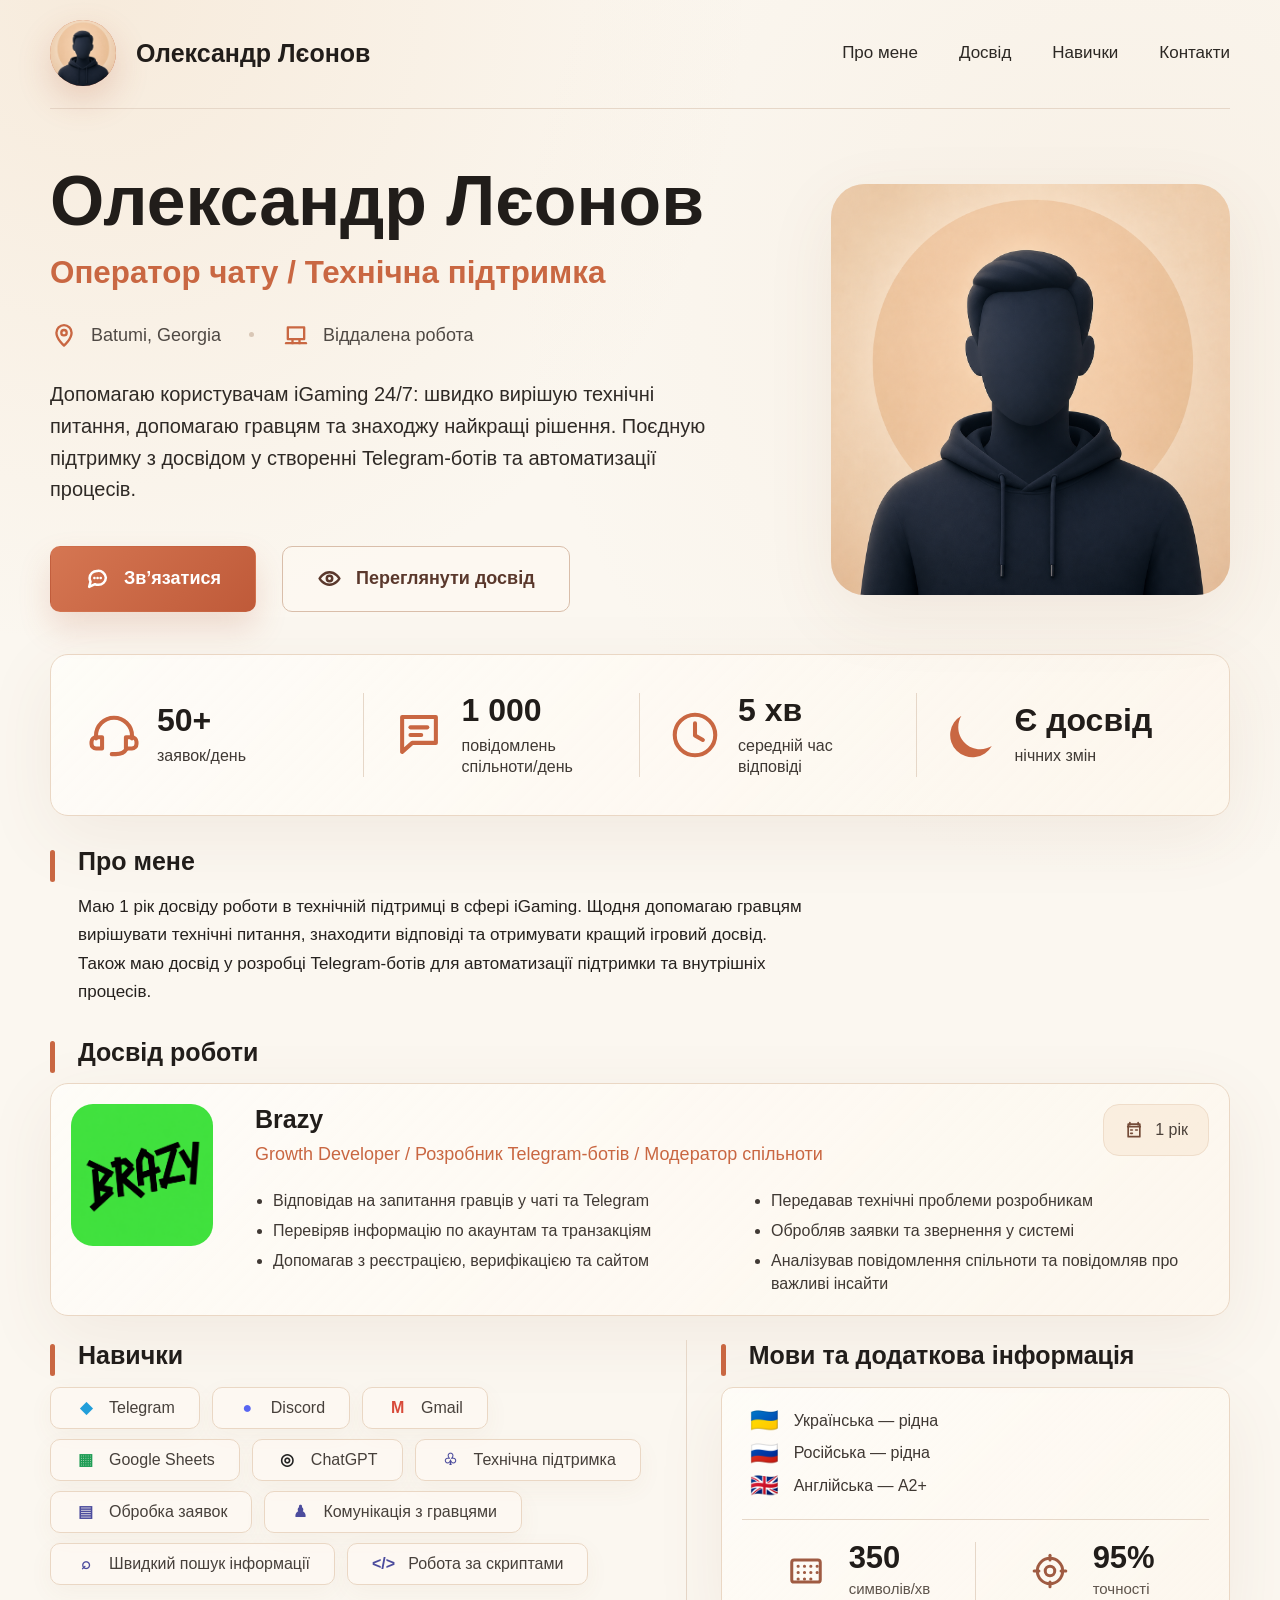
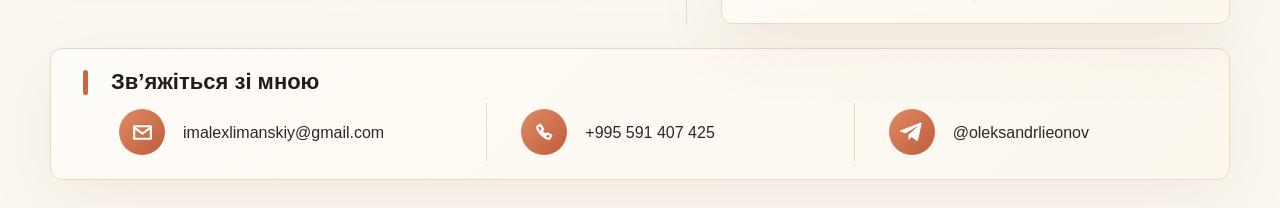
==== index.html @ 04a3d412 "Initial resume landing page" ====
<!doctype html>
<html lang="uk">
  <head>
    <meta charset="utf-8">
    <meta name="viewport" content="width=device-width, initial-scale=1">
    <title>Олександр Лєонов</title>
    <link rel="stylesheet" href="styles.css">
  </head>
  <body>
    <header class="site-header">
      <div class="container header-inner">
        <a class="brand" href="#top" aria-label="Олександр Лєонов">
          <span class="brand-mark">
            <img src="assets/avatar-placeholder.png" alt="" aria-hidden="true">
          </span>
          <span class="brand-name">Олександр Лєонов</span>
        </a>
        <nav class="nav" aria-label="Основна навігація">
          <a href="#about">Про мене</a>
          <a href="#experience">Досвід</a>
          <a href="#skills">Навички</a>
          <a href="#contacts">Контакти</a>
        </nav>
      </div>
    </header>

    <main id="top" class="page">
      <section class="container hero" aria-labelledby="hero-title">
        <div class="hero-copy">
          <h1 id="hero-title">Олександр Лєонов</h1>
          <p class="role">Оператор чату / Технічна підтримка</p>

          <div class="meta-row" aria-label="Місце та формат роботи">
            <span class="meta-item">
              <svg aria-hidden="true" viewBox="0 0 24 24">
                <path d="M12 21s6.5-5.6 6.5-11A6.5 6.5 0 0 0 5.5 10c0 5.4 6.5 11 6.5 11Z"></path>
                <circle cx="12" cy="10" r="2.3"></circle>
              </svg>
              Batumi, Georgia
            </span>
            <span class="dot" aria-hidden="true"></span>
            <span class="meta-item">
              <svg aria-hidden="true" viewBox="0 0 24 24">
                <path d="M5 5.5h14v10H5z"></path>
                <path d="M3.5 19h17"></path>
                <path d="M9 15.5v3.5"></path>
                <path d="M15 15.5v3.5"></path>
              </svg>
              Віддалена робота
            </span>
          </div>

          <p class="lead">
            Допомагаю користувачам iGaming 24/7: швидко вирішую технічні питання,
            допомагаю гравцям та знаходжу найкращі рішення. Поєдную підтримку
            з досвідом у створенні Telegram-ботів та автоматизації процесів.
          </p>

          <div class="hero-actions">
            <a class="button button-primary" href="#contacts">
              <svg aria-hidden="true" viewBox="0 0 24 24">
                <path d="M20 11.2a7.1 7.1 0 0 1-7.4 6.9 8.6 8.6 0 0 1-3-.6L4 20l1.3-5a6.6 6.6 0 0 1-.9-3.4 7.1 7.1 0 0 1 7.4-6.9A7.1 7.1 0 0 1 20 11.2Z"></path>
                <path d="M9 11.5h.1"></path>
                <path d="M12 11.5h.1"></path>
                <path d="M15 11.5h.1"></path>
              </svg>
              Зв’язатися
            </a>
            <a class="button button-secondary" href="#experience">
              <svg aria-hidden="true" viewBox="0 0 24 24">
                <path d="M2.5 12s3.4-6 9.5-6 9.5 6 9.5 6-3.4 6-9.5 6-9.5-6-9.5-6Z"></path>
                <circle cx="12" cy="12" r="2.6"></circle>
              </svg>
              Переглянути досвід
            </a>
          </div>
        </div>

        <div class="portrait-card" aria-label="Портрет Олександра Лєонова">
          <img src="assets/avatar-placeholder.png" alt="Олександр Лєонов">
        </div>
      </section>

      <section class="container stats" aria-label="Ключові показники">
        <div class="stat">
          <svg aria-hidden="true" viewBox="0 0 24 24">
            <path d="M4 13.5v-1.2a8 8 0 0 1 16 0v1.2"></path>
            <path d="M4 13h2.7v5H4a2 2 0 0 1-2-2v-1a2 2 0 0 1 2-2Z"></path>
            <path d="M17.3 13H20a2 2 0 0 1 2 2v1a2 2 0 0 1-2 2h-2.7v-5Z"></path>
            <path d="M17.5 18.2c-.8 1.5-2.4 2.3-4.7 2.3H11"></path>
          </svg>
          <div>
            <strong>50+</strong>
            <span>заявок/день</span>
          </div>
        </div>
        <div class="stat">
          <svg aria-hidden="true" viewBox="0 0 24 24">
            <path d="M4.5 4h15v11.5H9l-4.5 4V4Z"></path>
            <path d="M8.2 8.6h7.5"></path>
            <path d="M8.2 12h4.8"></path>
          </svg>
          <div>
            <strong>1 000</strong>
            <span>повідомлень спільноти/день</span>
          </div>
        </div>
        <div class="stat">
          <svg aria-hidden="true" viewBox="0 0 24 24">
            <circle cx="12" cy="12" r="9"></circle>
            <path d="M12 6.8v5.4l3.5 2"></path>
          </svg>
          <div>
            <strong>5 хв</strong>
            <span>середній час<br>відповіді</span>
          </div>
        </div>
        <div class="stat">
          <svg class="moon-svg" aria-hidden="true" viewBox="0 0 24 24">
            <path d="M20.8 16.9c-1.5.9-3.2 1.4-5.1 1.4-5.4 0-9.8-4.4-9.8-9.8 0-1.9.5-3.6 1.4-5.1A9.9 9.9 0 1 0 20.8 16.9Z"></path>
          </svg>
          <div>
            <strong>Є досвід</strong>
            <span>нічних змін</span>
          </div>
        </div>
      </section>

      <section id="about" class="container content-section">
        <h2>Про мене</h2>
        <p>
          Маю 1 рік досвіду роботи в технічній підтримці в сфері iGaming.
          Щодня допомагаю гравцям вирішувати технічні питання, знаходити відповіді
          та отримувати кращий ігровий досвід. Також маю досвід у розробці
          Telegram-ботів для автоматизації підтримки та внутрішніх процесів.
        </p>
      </section>

      <section id="experience" class="container content-section">
        <h2>Досвід роботи</h2>
        <article class="experience-card">
          <img class="company-logo" src="assets/logo-hq.png" alt="Brazy">
          <div class="experience-body">
            <div class="experience-head">
              <div>
                <h3>Brazy</h3>
                <p>Growth Developer / Розробник Telegram-ботів / Модератор спільноти</p>
              </div>
              <span class="period">
                <svg aria-hidden="true" viewBox="0 0 24 24">
                  <path d="M7 3v3"></path>
                  <path d="M17 3v3"></path>
                  <path d="M4.5 8h15"></path>
                  <path d="M5 5h14v15H5z"></path>
                  <path d="M8 12h2"></path>
                  <path d="M14 12h2"></path>
                  <path d="M8 16h2"></path>
                </svg>
                1 рік
              </span>
            </div>
            <div class="experience-list">
              <ul>
                <li>Відповідав на запитання гравців у чаті та Telegram</li>
                <li>Перевіряв інформацію по акаунтам та транзакціям</li>
                <li>Допомагав з реєстрацією, верифікацією та сайтом</li>
              </ul>
              <ul>
                <li>Передавав технічні проблеми розробникам</li>
                <li>Обробляв заявки та звернення у системі</li>
                <li>Аналізував повідомлення спільноти та повідомляв про важливі інсайти</li>
              </ul>
            </div>
          </div>
        </article>
      </section>

      <section id="skills" class="container split-section">
        <div class="content-section skills-block">
          <h2>Навички</h2>
          <div class="skill-grid">
            <span class="skill"><span class="skill-icon telegram">◆</span>Telegram</span>
            <span class="skill"><span class="skill-icon discord">●</span>Discord</span>
            <span class="skill"><span class="skill-icon gmail">M</span>Gmail</span>
            <span class="skill"><span class="skill-icon sheets">▦</span>Google Sheets</span>
            <span class="skill"><span class="skill-icon chatgpt">◎</span>ChatGPT</span>
            <span class="skill"><span class="skill-icon support">♧</span>Технічна підтримка</span>
            <span class="skill"><span class="skill-icon docs">▤</span>Обробка заявок</span>
            <span class="skill"><span class="skill-icon users">♟</span>Комунікація з гравцями</span>
            <span class="skill"><span class="skill-icon search">⌕</span>Швидкий пошук інформації</span>
            <span class="skill"><span class="skill-icon code">&lt;/&gt;</span>Робота за скриптами</span>
          </div>
        </div>

        <div class="content-section languages-block">
          <h2>Мови та додаткова інформація</h2>
          <div class="language-card">
            <div class="languages">
              <p><span>🇺🇦</span> Українська — рідна</p>
              <p><span>🇷🇺</span> Російська — рідна</p>
              <p><span>🇬🇧</span> Англійська — A2+</p>
            </div>
            <div class="extra-stats">
              <div>
                <svg aria-hidden="true" viewBox="0 0 24 24">
                  <rect x="3" y="5" width="18" height="14" rx="1.5"></rect>
                  <path d="M7 9h.1M11 9h.1M15 9h.1M19 9h.1M7 13h.1M11 13h.1M15 13h.1M19 13h.1M7 17h.1M11 17h.1M15 17h.1"></path>
                </svg>
                <p><strong>350</strong><span>символів/хв</span></p>
              </div>
              <div>
                <svg aria-hidden="true" viewBox="0 0 24 24">
                  <circle cx="12" cy="12" r="8"></circle>
                  <circle cx="12" cy="12" r="3"></circle>
                  <path d="M12 2v3"></path>
                  <path d="M12 19v3"></path>
                  <path d="M2 12h3"></path>
                  <path d="M19 12h3"></path>
                </svg>
                <p><strong>95%</strong><span>точності</span></p>
              </div>
            </div>
          </div>
        </div>
      </section>

      <section id="contacts" class="container contact-card" aria-labelledby="contact-title">
        <h2 id="contact-title">Зв’яжіться зі мною</h2>
        <div class="contact-items">
          <a href="https://mail.google.com/mail/?view=cm&fs=1&to=imalexlimanskiy@gmail.com" target="_blank" rel="noopener">
            <span class="contact-icon">
              <svg aria-hidden="true" viewBox="0 0 24 24">
                <path d="M4 6h16v12H4z"></path>
                <path d="m4 7 8 6 8-6"></path>
              </svg>
            </span>
            imalexlimanskiy@gmail.com
          </a>
          <a href="tel:+995591407425">
            <span class="contact-icon">
              <svg aria-hidden="true" viewBox="0 0 24 24">
                <path d="M8.2 4.5 6 5.7c-.9.5-1.2 1.6-.8 2.5 2 4.5 5.1 7.6 9.6 9.6.9.4 2 .1 2.5-.8l1.2-2.2-3.6-2-1.6 1.6c-1.8-.9-3.1-2.2-4.1-4.1l1.6-1.6-2.6-3.8Z"></path>
              </svg>
            </span>
            +995 591 407 425
          </a>
          <a href="https://t.me/oleksandrlieonov" target="_blank" rel="noopener">
            <span class="contact-icon contact-icon-telegram">
              <svg aria-hidden="true" viewBox="0 0 24 24">
                <path d="M21.6 4.1 18.4 19c-.2 1-.8 1.2-1.6.8l-4.7-3.5-2.3 2.2c-.3.3-.5.5-1 .5l.4-4.9 8.9-8c.4-.3-.1-.5-.6-.2L6.4 12.8l-4.7-1.5c-1-.3-1-1 .2-1.5L20.3 2.7c.9-.3 1.6.2 1.3 1.4Z"></path>
              </svg>
            </span>
            @oleksandrlieonov
          </a>
        </div>
      </section>
    </main>
  </body>
</html>
---- styles.css ----
:root {
  --bg: #fbf7f0;
  --surface: rgba(255, 252, 247, 0.76);
  --surface-strong: #fffaf2;
  --text: #211d1a;
  --muted: #615852;
  --accent: #c96742;
  --accent-dark: #9f4f34;
  --border: #ead7c4;
  --line: #e6d7c8;
  --shadow: 0 20px 70px rgba(129, 80, 46, 0.08);
  --radius-lg: 18px;
  --radius-md: 12px;
  --container: 1180px;
}

* {
  box-sizing: border-box;
}

html {
  scroll-behavior: smooth;
}

body {
  margin: 0;
  background:
    radial-gradient(circle at 8% 0%, rgba(227, 180, 128, 0.18), transparent 30%),
    radial-gradient(circle at 88% 15%, rgba(228, 199, 166, 0.14), transparent 32%),
    var(--bg);
  color: var(--text);
  font-family: "Inter", "Segoe UI", Arial, sans-serif;
  font-size: 16px;
  line-height: 1.6;
  overflow-x: hidden;
}

a {
  color: inherit;
  text-decoration: none;
}

img,
svg {
  display: block;
}

.container {
  width: min(calc(100% - 64px), var(--container));
  margin-inline: auto;
}

.site-header {
  padding-top: 20px;
}

.header-inner {
  display: flex;
  align-items: center;
  justify-content: space-between;
  gap: 32px;
  padding-bottom: 22px;
  border-bottom: 1px solid var(--line);
}

.brand {
  display: inline-flex;
  align-items: center;
  gap: 20px;
  min-width: max-content;
}

.brand-mark {
  display: grid;
  width: 66px;
  height: 66px;
  place-items: center;
  border-radius: 50%;
  background: linear-gradient(135deg, #d9825d, #b85537);
  color: #fff;
  overflow: hidden;
  box-shadow: 0 14px 34px rgba(181, 85, 55, 0.22);
}

.brand-mark img {
  width: 100%;
  height: 100%;
  object-fit: cover;
  object-position: center top;
}

.brand-name {
  font-size: 25px;
  font-weight: 750;
  letter-spacing: 0;
}

.nav {
  display: flex;
  align-items: center;
  gap: clamp(20px, 3.2vw, 48px);
  color: #2c2824;
  font-size: 17px;
}

.nav a {
  transition: color 160ms ease;
}

.nav a:hover,
.nav a:focus-visible {
  color: var(--accent);
}

.page {
  padding: 58px 0 28px;
}

.hero {
  display: grid;
  grid-template-columns: minmax(0, 1.42fr) minmax(390px, 0.78fr);
  align-items: center;
  gap: 56px;
}

.hero-copy {
  min-width: 0;
}

h1,
h2,
h3,
p {
  margin: 0;
}

h1 {
  max-width: 760px;
  font-size: clamp(56px, 5.45vw, 72px);
  line-height: 0.98;
  font-weight: 850;
  letter-spacing: 0;
}

.role {
  margin-top: 18px;
  color: var(--accent);
  font-size: clamp(25px, 2.45vw, 32px);
  line-height: 1.25;
  font-weight: 750;
}

.meta-row {
  display: flex;
  flex-wrap: wrap;
  align-items: center;
  gap: 20px 28px;
  margin-top: 28px;
  color: #4f4944;
  font-size: 18px;
}

.meta-item {
  display: inline-flex;
  align-items: center;
  gap: 13px;
}

.meta-item svg {
  width: 28px;
  height: 28px;
  color: var(--accent);
  fill: none;
  stroke: currentColor;
  stroke-width: 2;
  stroke-linecap: round;
  stroke-linejoin: round;
}

.dot {
  width: 5px;
  height: 5px;
  border-radius: 50%;
  background: #d9c7b6;
}

.lead {
  max-width: 690px;
  margin-top: 30px;
  color: #2f2a26;
  font-size: 20px;
  line-height: 1.58;
}

.hero-actions {
  display: flex;
  flex-wrap: wrap;
  gap: 26px;
  margin-top: 40px;
}

.button {
  display: inline-flex;
  align-items: center;
  justify-content: center;
  gap: 14px;
  min-height: 66px;
  padding: 0 34px;
  border-radius: 10px;
  border: 1px solid transparent;
  font-size: 18px;
  font-weight: 700;
  transition: transform 160ms ease, box-shadow 160ms ease, border-color 160ms ease;
}

.button svg {
  width: 25px;
  height: 25px;
  fill: none;
  stroke: currentColor;
  stroke-width: 2.4;
  stroke-linecap: round;
  stroke-linejoin: round;
}

.button:hover,
.button:focus-visible {
  transform: translateY(-2px);
}

.button-primary {
  background: linear-gradient(135deg, #d57652, #bf5a39);
  color: #fff;
  box-shadow: 0 16px 32px rgba(185, 87, 55, 0.18);
}

.button-secondary {
  background: rgba(255, 250, 243, 0.58);
  border-color: #d9beaa;
  color: #5a382c;
}

.portrait-card {
  position: relative;
  overflow: hidden;
  width: 100%;
  aspect-ratio: 1 / 1.03;
  border-radius: 34px;
  background: #f3dfcf;
  box-shadow: var(--shadow);
}

.portrait-card img {
  width: 100%;
  height: 100%;
  object-fit: cover;
  object-position: center top;
}

.stats,
.experience-card,
.language-card,
.contact-card {
  border: 1px solid var(--border);
  background: linear-gradient(135deg, rgba(255, 253, 249, 0.84), rgba(255, 247, 236, 0.5));
  box-shadow: var(--shadow);
}

.stats {
  display: grid;
  grid-template-columns: repeat(4, 1fr);
  margin-top: 42px;
  padding: 38px 36px;
  border-radius: var(--radius-lg);
}

.stat {
  display: grid;
  grid-template-columns: 70px 1fr;
  align-items: center;
  min-height: 76px;
  padding-inline: 28px;
  border-right: 1px solid var(--line);
}

.stat:first-child {
  padding-left: 0;
}

.stat:last-child {
  border-right: 0;
  padding-right: 0;
}

.stat svg {
  width: 54px;
  height: 54px;
  color: var(--accent);
  fill: none;
  stroke: currentColor;
  stroke-width: 1.8;
  stroke-linecap: round;
  stroke-linejoin: round;
}

.stat .moon-svg {
  fill: currentColor;
  stroke: none;
}

.stat strong {
  display: block;
  font-size: 32px;
  line-height: 1.1;
  font-weight: 850;
}

.stat span {
  display: block;
  margin-top: 7px;
  color: #3f3934;
  font-size: 16px;
  line-height: 1.32;
}

.content-section {
  margin-top: 30px;
}

.content-section h2,
.contact-card h2 {
  position: relative;
  margin-bottom: 16px;
  padding-left: 28px;
  font-size: 25px;
  line-height: 1.22;
  font-weight: 850;
}

.content-section h2::before,
.contact-card h2::before {
  content: "";
  position: absolute;
  left: 0;
  top: 4px;
  width: 5px;
  height: 32px;
  border-radius: 8px;
  background: var(--accent);
}

.content-section > p {
  max-width: 760px;
  padding-left: 28px;
  color: #25211e;
  font-size: 17px;
  line-height: 1.68;
}

.experience-card {
  display: grid;
  grid-template-columns: 150px 1fr;
  gap: 34px;
  padding: 20px;
  border-radius: var(--radius-lg);
}

.company-logo {
  display: block;
  width: 142px;
  aspect-ratio: 1;
  border-radius: 22px;
  object-fit: cover;
  object-position: center;
  background: #31ec2f;
}

.experience-body {
  min-width: 0;
}

.experience-head {
  display: flex;
  align-items: flex-start;
  justify-content: space-between;
  gap: 24px;
}

.experience-head h3 {
  font-size: 25px;
  line-height: 1.2;
  font-weight: 850;
}

.experience-head p {
  margin-top: 8px;
  color: var(--accent);
  font-size: 18px;
  line-height: 1.35;
}

.period {
  display: inline-flex;
  align-items: center;
  gap: 11px;
  min-width: max-content;
  padding: 12px 20px;
  border: 1px solid #efddca;
  border-radius: 16px;
  background: rgba(248, 232, 214, 0.62);
  color: #4b413a;
  font-size: 16px;
}

.period svg {
  width: 20px;
  height: 20px;
  color: #744b38;
  fill: none;
  stroke: currentColor;
  stroke-width: 2;
  stroke-linecap: round;
  stroke-linejoin: round;
}

.experience-list {
  display: grid;
  grid-template-columns: 1fr 1fr;
  gap: 42px;
  margin-top: 22px;
  color: #403934;
  font-size: 16px;
  line-height: 1.45;
}

.experience-list ul {
  margin: 0;
  padding-left: 18px;
}

.experience-list li + li {
  margin-top: 7px;
}

.split-section {
  display: grid;
  grid-template-columns: 1.05fr 0.95fr;
  gap: 34px;
  align-items: start;
}

.split-section .content-section {
  margin-top: 24px;
}

.languages-block {
  padding-left: 34px;
  border-left: 1px solid var(--line);
}

.skill-grid {
  display: flex;
  flex-wrap: wrap;
  gap: 10px 12px;
}

.skill {
  display: inline-flex;
  align-items: center;
  justify-content: center;
  gap: 13px;
  min-height: 42px;
  padding: 0 24px;
  border: 1px solid var(--border);
  border-radius: 10px;
  background: rgba(255, 250, 243, 0.68);
  color: #47403b;
  font-size: 16px;
  box-shadow: 0 8px 24px rgba(137, 92, 56, 0.05);
}

.skill-icon {
  display: inline-grid;
  min-width: 21px;
  place-items: center;
  font-size: 16px;
  font-weight: 800;
  line-height: 1;
}

.telegram { color: #229ed9; }
.discord { color: #5865f2; }
.gmail { color: #d84a3a; }
.sheets { color: #1f9d55; }
.chatgpt { color: #222; }
.support,
.docs,
.users,
.search,
.code { color: #4c4c9d; }

.language-card {
  padding: 20px 20px 22px;
  border-radius: var(--radius-md);
}

.languages {
  display: grid;
  gap: 7px;
  padding-left: 8px;
  color: #3e3732;
  font-size: 16px;
}

.languages p {
  display: flex;
  align-items: center;
  gap: 16px;
}

.languages span {
  width: 28px;
  font-size: 23px;
  line-height: 1;
}

.extra-stats {
  display: grid;
  grid-template-columns: 1fr 1fr;
  margin-top: 20px;
  padding-top: 22px;
  border-top: 1px solid var(--line);
}

.extra-stats > div {
  display: flex;
  align-items: center;
  justify-content: center;
  gap: 24px;
}

.extra-stats > div + div {
  border-left: 1px solid var(--line);
}

.extra-stats svg {
  width: 38px;
  height: 38px;
  color: #9f5b42;
  fill: none;
  stroke: currentColor;
  stroke-width: 1.9;
  stroke-linecap: round;
  stroke-linejoin: round;
}

.extra-stats strong,
.extra-stats span {
  display: block;
}

.extra-stats strong {
  font-size: 31px;
  line-height: 1;
  font-weight: 850;
}

.extra-stats span {
  margin-top: 4px;
  color: #5d534b;
  font-size: 15px;
}

.contact-card {
  margin-top: 24px;
  padding: 20px 32px 18px;
  border-radius: var(--radius-md);
}

.contact-card h2 {
  margin-bottom: 8px;
  font-size: 22px;
}

.contact-card h2::before {
  top: 1px;
  height: 25px;
}

.contact-items {
  display: grid;
  grid-template-columns: repeat(3, minmax(0, 1fr));
  gap: 24px;
  align-items: center;
  padding-left: 36px;
}

.contact-items a {
  display: flex;
  align-items: center;
  gap: 18px;
  min-height: 58px;
  color: #2d2824;
  font-size: 16px;
}

.contact-items a + a {
  padding-left: 34px;
  border-left: 1px solid var(--line);
}

.contact-icon {
  display: inline-grid;
  width: 46px;
  height: 46px;
  flex: 0 0 46px;
  place-items: center;
  border-radius: 50%;
  background: linear-gradient(135deg, #df8b64, #bf5c3b);
  color: #fff;
}

.contact-icon svg {
  width: 25px;
  height: 25px;
  fill: none;
  stroke: currentColor;
  stroke-width: 2.1;
  stroke-linecap: round;
  stroke-linejoin: round;
}

.contact-icon-telegram svg {
  fill: currentColor;
  stroke: none;
}

@media (max-width: 980px) {
  .container {
    width: min(calc(100% - 36px), var(--container));
  }

  .header-inner,
  .hero,
  .split-section,
  .experience-card,
  .experience-list,
  .contact-items {
    grid-template-columns: 1fr;
  }

  .header-inner {
    display: grid;
  }

  .nav {
    width: 100%;
    justify-content: space-between;
    gap: 12px;
    overflow-x: auto;
    padding-bottom: 2px;
    font-size: 15px;
  }

  .hero {
    gap: 34px;
    grid-template-columns: minmax(0, 1fr);
  }

  .portrait-card {
    max-width: 520px;
    margin-inline: auto;
  }

  .stats {
    grid-template-columns: repeat(2, 1fr);
    padding: 22px;
  }

  .stat {
    border-right: 0;
    padding: 20px;
  }

  .stat:nth-child(odd) {
    border-right: 1px solid var(--line);
  }

  .stat:nth-child(-n + 2) {
    border-bottom: 1px solid var(--line);
  }

  .experience-head {
    flex-direction: column;
  }

  .languages-block {
    padding-left: 0;
    border-left: 0;
  }

  .contact-items {
    padding-left: 0;
    gap: 10px;
  }

  .contact-items a + a {
    padding-left: 0;
    border-left: 0;
  }
}

@media (max-width: 640px) {
  body {
    font-size: 15px;
  }

  .site-header {
    padding-top: 14px;
  }

  .container {
    width: min(calc(100% - 32px), 358px);
    margin-inline: auto;
  }

  .header-inner {
    gap: 18px;
  }

  .brand {
    gap: 14px;
  }

  .brand-mark {
    width: 54px;
    height: 54px;
    font-size: 20px;
  }

  .brand-name {
    font-size: 20px;
  }

  .page {
    padding-top: 38px;
  }

  h1 {
    max-width: 100%;
    font-size: 40px;
    line-height: 1.05;
  }

  .role {
    font-size: 22px;
  }

  .meta-row {
    display: grid;
    gap: 13px;
    font-size: 16px;
  }

  .dot {
    display: none;
  }

  .lead {
    font-size: 17px;
  }

  .button {
    width: 100%;
    min-height: 58px;
  }

  .stats {
    grid-template-columns: 1fr;
    padding: 18px 20px;
  }

  .stat,
  .stat:nth-child(odd),
  .stat:nth-child(-n + 2) {
    display: flex;
    justify-content: flex-start;
    gap: 22px;
    min-height: 92px;
    padding: 22px 0;
    border-right: 0;
    border-bottom: 1px solid var(--line);
  }

  .stat svg {
    width: 54px;
    height: 54px;
    flex: 0 0 54px;
  }

  .stat:last-child {
    border-bottom: 0;
  }

  .company-logo {
    width: 118px;
  }

  .skill {
    width: 100%;
    justify-content: flex-start;
  }

  .extra-stats {
    grid-template-columns: 1fr;
    gap: 18px;
  }

  .extra-stats > div + div {
    padding-top: 18px;
    border-top: 1px solid var(--line);
    border-left: 0;
  }

  .contact-card {
    padding-inline: 20px;
  }
}

@media (min-width: 520px) and (max-width: 640px) {
  .container {
    width: min(calc(100% - 36px), 560px);
    margin-inline: auto;
  }
}
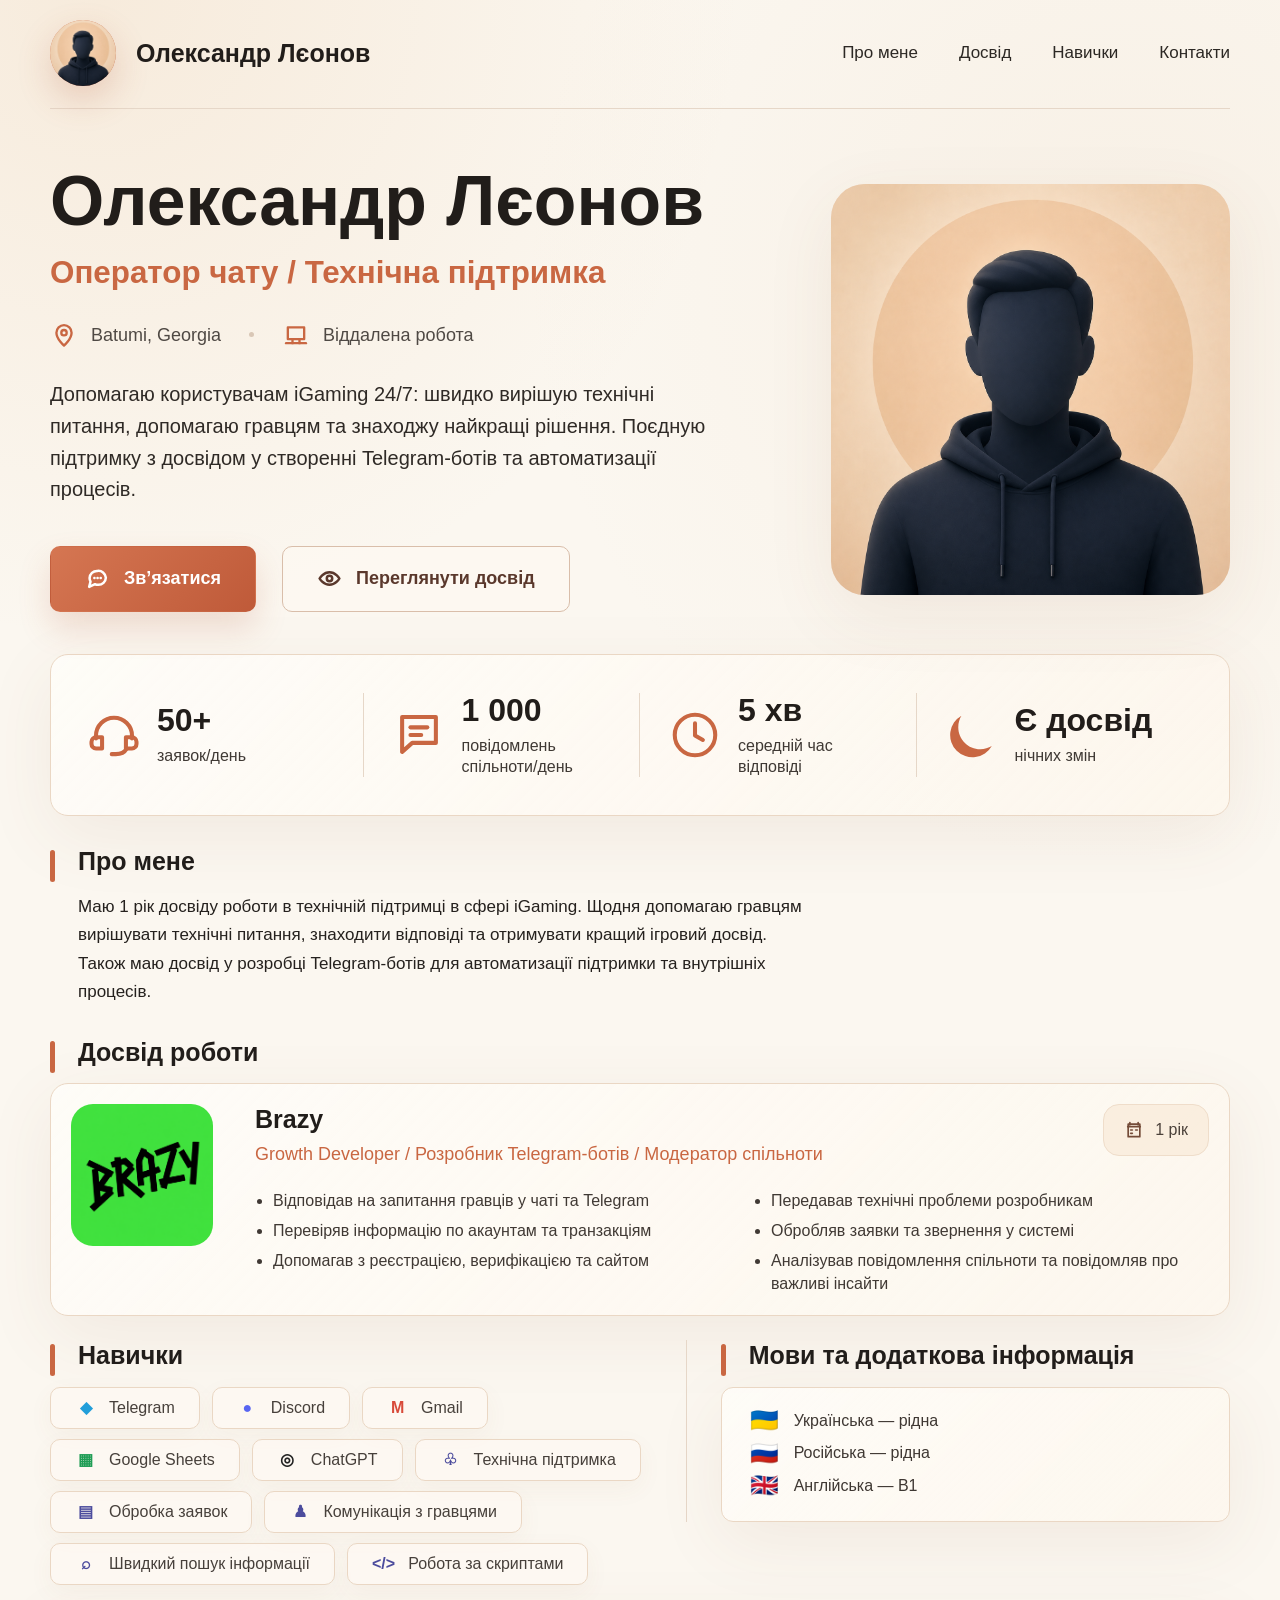
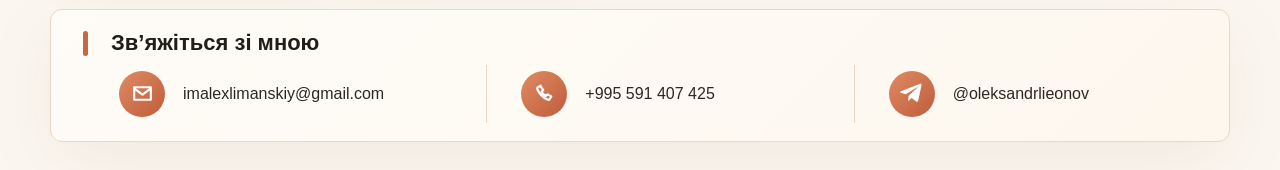
==== commit 6e425824: "Keep only language info in resume" ====
--- a/index.html
+++ b/index.html
@@ -198,27 +198,7 @@
             <div class="languages">
               <p><span>🇺🇦</span> Українська — рідна</p>
               <p><span>🇷🇺</span> Російська — рідна</p>
-              <p><span>🇬🇧</span> Англійська — A2+</p>
-            </div>
-            <div class="extra-stats">
-              <div>
-                <svg aria-hidden="true" viewBox="0 0 24 24">
-                  <rect x="3" y="5" width="18" height="14" rx="1.5"></rect>
-                  <path d="M7 9h.1M11 9h.1M15 9h.1M19 9h.1M7 13h.1M11 13h.1M15 13h.1M19 13h.1M7 17h.1M11 17h.1M15 17h.1"></path>
-                </svg>
-                <p><strong>350</strong><span>символів/хв</span></p>
-              </div>
-              <div>
-                <svg aria-hidden="true" viewBox="0 0 24 24">
-                  <circle cx="12" cy="12" r="8"></circle>
-                  <circle cx="12" cy="12" r="3"></circle>
-                  <path d="M12 2v3"></path>
-                  <path d="M12 19v3"></path>
-                  <path d="M2 12h3"></path>
-                  <path d="M19 12h3"></path>
-                </svg>
-                <p><strong>95%</strong><span>точності</span></p>
-              </div>
+              <p><span>🇬🇧</span> Англійська — B1</p>
             </div>
           </div>
         </div>
--- a/styles.css
+++ b/styles.css
@@ -524,53 +524,6 @@
   line-height: 1;
 }
 
-.extra-stats {
-  display: grid;
-  grid-template-columns: 1fr 1fr;
-  margin-top: 20px;
-  padding-top: 22px;
-  border-top: 1px solid var(--line);
-}
-
-.extra-stats > div {
-  display: flex;
-  align-items: center;
-  justify-content: center;
-  gap: 24px;
-}
-
-.extra-stats > div + div {
-  border-left: 1px solid var(--line);
-}
-
-.extra-stats svg {
-  width: 38px;
-  height: 38px;
-  color: #9f5b42;
-  fill: none;
-  stroke: currentColor;
-  stroke-width: 1.9;
-  stroke-linecap: round;
-  stroke-linejoin: round;
-}
-
-.extra-stats strong,
-.extra-stats span {
-  display: block;
-}
-
-.extra-stats strong {
-  font-size: 31px;
-  line-height: 1;
-  font-weight: 850;
-}
-
-.extra-stats span {
-  margin-top: 4px;
-  color: #5d534b;
-  font-size: 15px;
-}
-
 .contact-card {
   margin-top: 24px;
   padding: 20px 32px 18px;
@@ -811,17 +764,6 @@
     justify-content: flex-start;
   }
 
-  .extra-stats {
-    grid-template-columns: 1fr;
-    gap: 18px;
-  }
-
-  .extra-stats > div + div {
-    padding-top: 18px;
-    border-top: 1px solid var(--line);
-    border-left: 0;
-  }
-
   .contact-card {
     padding-inline: 20px;
   }
